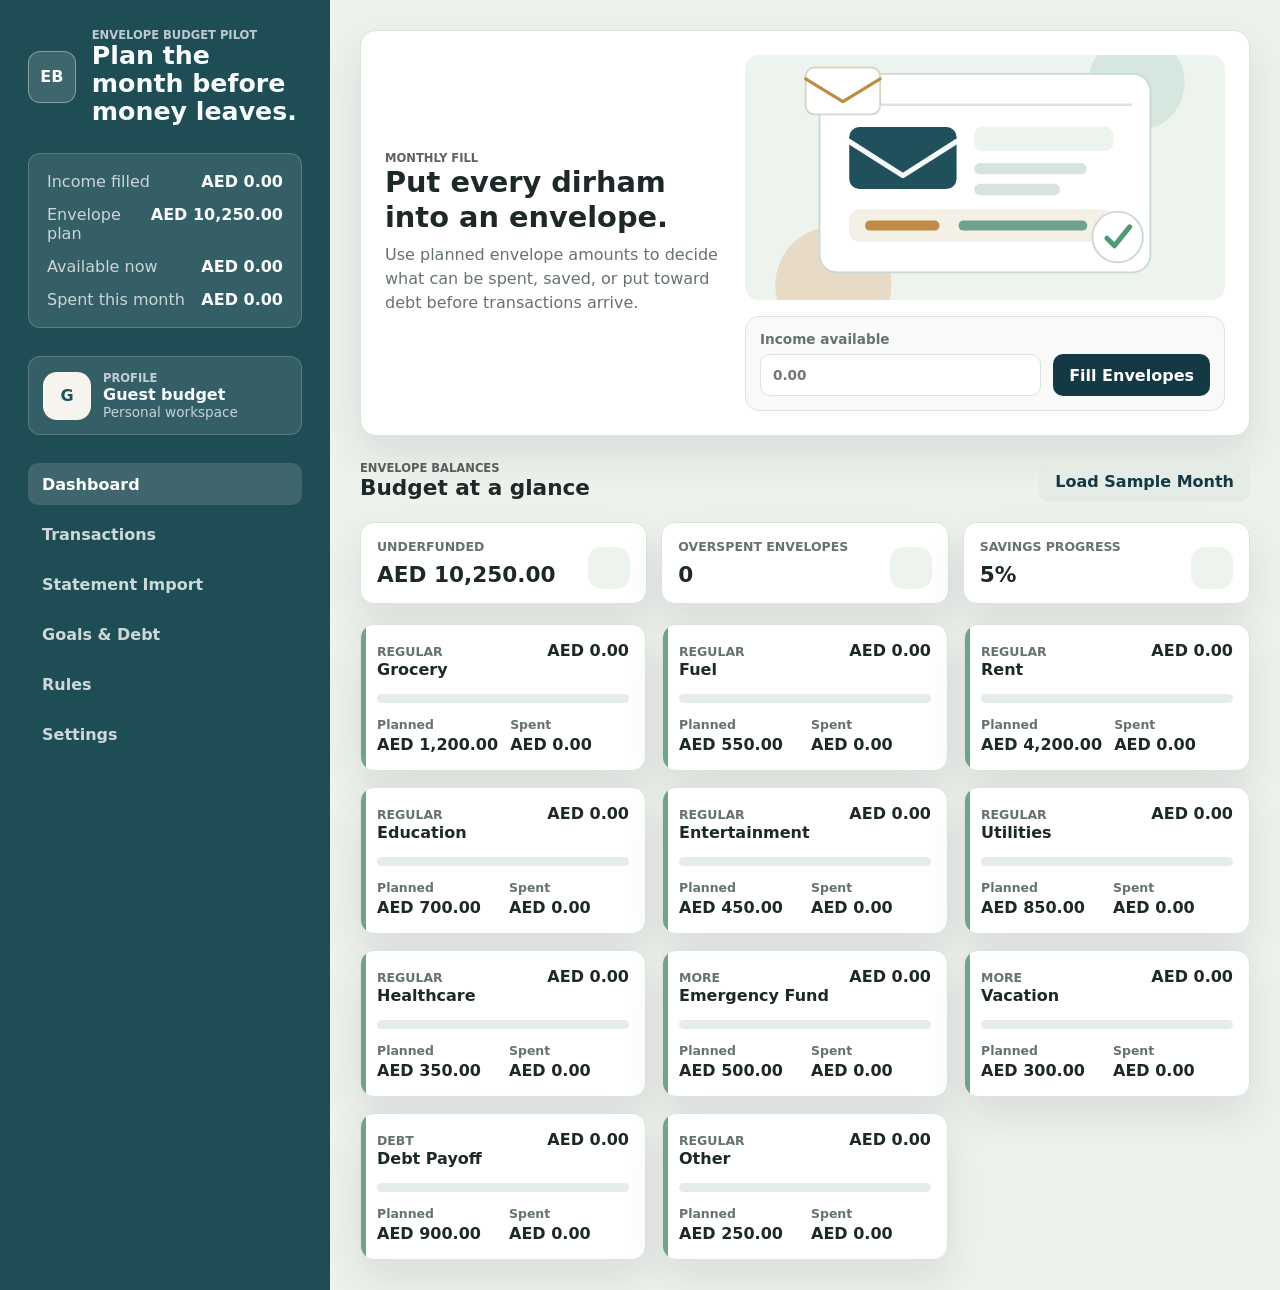
==== android/app/src/main/assets/www/index.html @ f43c05ce "Version preference assets for Pages" ====
<!doctype html>
<html lang="en">
  <head>
    <meta charset="UTF-8" />
    <meta name="viewport" content="width=device-width, initial-scale=1.0" />
    <meta name="theme-color" content="#20505c" />
    <title>Envelope Budget Pilot</title>
    <link rel="manifest" href="manifest.webmanifest" />
    <link rel="stylesheet" href="styles.css?v=preferences-1" />
  </head>
  <body>
    <div class="app-shell">
      <aside class="sidebar" aria-label="Budget navigation">
        <div class="brand-block">
          <div class="brand-mark" aria-hidden="true">EB</div>
          <div>
            <p class="eyebrow">Envelope Budget Pilot</p>
            <h1>Plan the month before money leaves.</h1>
          </div>
        </div>

        <section class="summary-panel" aria-label="Monthly budget overview">
          <div><span>Income filled</span><strong id="incomeFilled">AED 0.00</strong></div>
          <div><span>Envelope plan</span><strong id="plannedBudget">AED 0.00</strong></div>
          <div><span>Available now</span><strong id="availableBudget">AED 0.00</strong></div>
          <div><span>Spent this month</span><strong id="totalSpent">AED 0.00</strong></div>
        </section>

        <section class="profile-card" aria-label="Active profile">
          <div class="profile-avatar" id="profileAvatar" aria-hidden="true">G</div>
          <div>
            <p class="eyebrow">Profile</p>
            <strong id="profileDisplayName">Guest budget</strong>
            <span id="profileDisplayMeta">Personal workspace</span>
          </div>
        </section>

        <nav class="tabs" aria-label="App sections">
          <button class="tab-button active" type="button" data-view="dashboard">Dashboard</button>
          <button class="tab-button" type="button" data-view="transactions">Transactions</button>
          <button class="tab-button" type="button" data-view="import">Statement Import</button>
          <button class="tab-button" type="button" data-view="goals">Goals & Debt</button>
          <button class="tab-button" type="button" data-view="rules">Rules</button>
          <button class="tab-button" type="button" data-view="settings">Settings</button>
        </nav>
      </aside>

      <main class="workspace">
        <section class="hero-panel" aria-label="Budget setup">
          <div class="hero-copy">
            <p class="eyebrow">Monthly fill</p>
            <h2>Put every dirham into an envelope.</h2>
            <p class="support-copy">Use planned envelope amounts to decide what can be spent, saved, or put toward debt before transactions arrive.</p>
          </div>
          <div class="hero-action">
            <img class="hero-graphic" src="assets/budget-hero.svg" alt="Envelope budgeting workspace illustration" />
            <form class="fill-form" id="fillForm" autocomplete="off">
              <label for="monthlyIncome">
                <span>Income available</span>
                <input id="monthlyIncome" type="number" min="0" step="50" placeholder="0.00" />
              </label>
              <button class="primary-button" type="submit">Fill Envelopes</button>
            </form>
          </div>
        </section>

        <section class="view active" id="dashboardView">
          <div class="section-heading">
            <div>
              <p class="eyebrow">Envelope balances</p>
              <h2>Budget at a glance</h2>
            </div>
            <button class="secondary-button" type="button" id="loadSampleData">Load Sample Month</button>
          </div>

          <div class="metric-grid" aria-label="Budget metrics">
            <article class="metric-card"><span>Underfunded</span><strong id="underfundedAmount">AED 0.00</strong></article>
            <article class="metric-card"><span>Overspent envelopes</span><strong id="overspentCount">0</strong></article>
            <article class="metric-card"><span>Savings progress</span><strong id="savingsProgress">0%</strong></article>
          </div>

          <div class="envelope-grid" id="envelopeGrid"></div>
        </section>

        <section class="view" id="transactionsView">
          <div class="section-heading">
            <div>
              <p class="eyebrow">Spending tracker</p>
              <h2>Transactions and references</h2>
            </div>
            <button class="ghost-button" type="button" id="clearDataButton">Clear Local Data</button>
          </div>

          <form class="transaction-form" id="transactionForm" autocomplete="off">
            <label><span>Date</span><input id="transactionDate" type="date" required /></label>
            <label><span>Description</span><input id="transactionDescription" type="text" placeholder="Merchant or spending details" required /></label>
            <label><span>Amount</span><input id="transactionAmount" type="number" min="0" step="0.01" placeholder="0.00" required /></label>
            <label><span>Envelope</span><select id="transactionEnvelope" required></select></label>
            <label><span>Account</span><select id="transactionAccount" required></select></label>
            <label class="wide-field"><span>Reference</span><input id="transactionReference" type="text" placeholder="Receipt number, trip name, reimbursement note" /></label>
            <button class="primary-button" type="submit">Save Spending</button>
          </form>

          <section class="table-panel" aria-label="Spending list">
            <div class="table-tools">
              <label for="envelopeFilter"><span>Filter envelope</span><select id="envelopeFilter"></select></label>
              <strong id="transactionCount">0 transactions</strong>
            </div>
            <div class="table-wrap">
              <table>
                <thead>
                  <tr>
                    <th>Date</th>
                    <th>Description</th>
                    <th>Envelope</th>
                    <th>Account</th>
                    <th>Reference</th>
                    <th class="amount-cell">Amount</th>
                  </tr>
                </thead>
                <tbody id="transactionsBody"></tbody>
              </table>
            </div>
          </section>
        </section>

        <section class="view" id="importView">
          <div class="section-heading">
            <div>
              <p class="eyebrow">Bank statement import</p>
              <h2>Preview before adding to envelopes</h2>
            </div>
          </div>

          <div class="import-layout">
            <section class="upload-panel">
              <img class="panel-graphic" src="assets/statement-import.svg" alt="Statement import illustration" />
              <label class="file-drop" for="statementFile">
                <span class="file-icon" aria-hidden="true">CSV</span>
                <strong>Choose a CSV bank statement</strong>
                <span>Columns supported: date, description, amount, account, reference</span>
                <input id="statementFile" type="file" accept=".csv,text/csv" />
              </label>
              <p class="helper-text">Transactions are matched to envelopes with merchant keywords. Unknown spending is held in Other for review.</p>
            </section>

            <section class="table-panel" aria-label="Import preview">
              <div class="table-tools">
                <strong id="previewCount">No preview loaded</strong>
                <button class="primary-button" type="button" id="importPreviewButton" disabled>Import Preview</button>
              </div>
              <div class="table-wrap import-table">
                <table>
                  <thead>
                    <tr>
                      <th>Date</th>
                      <th>Description</th>
                      <th>Auto Envelope</th>
                      <th>Account</th>
                      <th>Reference</th>
                      <th class="amount-cell">Amount</th>
                    </tr>
                  </thead>
                  <tbody id="previewBody"></tbody>
                </table>
              </div>
            </section>
          </div>
        </section>

        <section class="view" id="goalsView">
          <div class="section-heading illustrated-heading">
            <div>
              <p class="eyebrow">Longer-term planning</p>
              <h2>Save for big expenses and pay down debt</h2>
            </div>
            <img class="heading-graphic" src="assets/goals-growth.svg" alt="Savings and debt goal progress illustration" />
          </div>
          <div class="goal-grid" id="goalGrid"></div>
        </section>

        <section class="view" id="rulesView">
          <div class="section-heading">
            <div>
              <p class="eyebrow">Auto-assignment rules</p>
              <h2>Merchant keywords by envelope</h2>
            </div>
          </div>
          <div class="rules-grid" id="rulesGrid"></div>
        </section>

        <section class="view" id="settingsView">
          <div class="section-heading">
            <div>
              <p class="eyebrow">Preferences</p>
              <h2>Profile, theme, and currency</h2>
            </div>
          </div>

          <div class="settings-grid">
            <form class="settings-panel" id="profileForm" autocomplete="off">
              <div>
                <p class="eyebrow">Create profile</p>
                <h3>Your budget workspace</h3>
              </div>
              <label for="profileName"><span>Name</span><input id="profileName" type="text" placeholder="Your name" /></label>
              <label for="profileEmail"><span>Email</span><input id="profileEmail" type="email" placeholder="you@example.com" /></label>
              <label for="profileHousehold"><span>Household or team</span><input id="profileHousehold" type="text" placeholder="Family, personal, or business" /></label>
              <button class="primary-button" type="submit">Save Profile</button>
            </form>

            <section class="settings-panel" aria-label="Display preferences">
              <div>
                <p class="eyebrow">Display</p>
                <h3>Make the app feel right</h3>
              </div>
              <label for="currencySelect"><span>Currency</span><select id="currencySelect"></select></label>
              <label class="toggle-row" for="darkModeToggle">
                <span>
                  <strong>Dark mode</strong>
                  <small>Use a lower-light interface for planning at night.</small>
                </span>
                <input id="darkModeToggle" type="checkbox" />
              </label>
            </section>
          </div>
        </section>
      </main>
    </div>

    <script src="app.js?v=preferences-1" type="module"></script>
  </body>
</html>
---- android/app/src/main/assets/www/styles.css ----
:root {
  color-scheme: light;
  --ink: #1c2928;
  --muted: #65736d;
  --line: #dce3dd;
  --surface: #ffffff;
  --panel: #f6f4ed;
  --accent: #20505c;
  --accent-strong: #143944;
  --sage: #6fa38b;
  --mint: #4f9a73;
  --gold: #c08b45;
  --rose: #bd5c5c;
  --sky: #8fb8c8;
  --shadow: 0 18px 42px rgba(31, 43, 48, 0.1);
  font-family: Inter, ui-sans-serif, system-ui, -apple-system, BlinkMacSystemFont, "Segoe UI", sans-serif;
}

* {
  box-sizing: border-box;
}

body {
  min-height: 100vh;
  margin: 0;
  background: #eef2ed;
  color: var(--ink);
}

body[data-theme="dark"] {
  color-scheme: dark;
  --ink: #edf6f3;
  --muted: #a9bbb4;
  --line: #2e4444;
  --surface: #172425;
  --panel: #1d2d2e;
  --accent: #9ccdb8;
  --accent-strong: #d6efe3;
  --sage: #86b99f;
  --mint: #7bc19c;
  --gold: #d2a661;
  --rose: #d27b7b;
  --shadow: 0 18px 42px rgba(0, 0, 0, 0.28);
  background: #101819;
}

button,
input,
select {
  font: inherit;
}

button {
  cursor: pointer;
}

h1,
h2,
h3,
p,
dl,
dd {
  margin: 0;
}

.app-shell {
  display: grid;
  min-height: 100vh;
  grid-template-columns: 330px 1fr;
}

.sidebar {
  position: sticky;
  top: 0;
  display: flex;
  flex-direction: column;
  gap: 28px;
  min-height: 100vh;
  padding: 28px;
  background: #1f4d55;
  color: #f7fbfb;
}

body[data-theme="dark"] .sidebar {
  background: #10272d;
}

.brand-block {
  display: flex;
  align-items: center;
  gap: 16px;
}

.brand-mark {
  display: grid;
  width: 52px;
  height: 52px;
  place-items: center;
  border: 1px solid rgba(255, 255, 255, 0.38);
  border-radius: 12px;
  background: rgba(255, 255, 255, 0.14);
  font-weight: 800;
}

h1 {
  max-width: 230px;
  font-size: 1.58rem;
  line-height: 1.1;
}

h2 {
  font-size: 1.35rem;
  line-height: 1.2;
}

h3 {
  font-size: 1rem;
  line-height: 1.25;
}

.eyebrow {
  color: currentColor;
  font-size: 0.72rem;
  font-weight: 800;
  letter-spacing: 0;
  opacity: 0.72;
  text-transform: uppercase;
}

.summary-panel {
  display: grid;
  gap: 14px;
  padding: 18px;
  border: 1px solid rgba(255, 255, 255, 0.18);
  border-radius: 12px;
  background: rgba(255, 255, 255, 0.1);
}

.summary-panel div {
  display: flex;
  justify-content: space-between;
  gap: 16px;
}

.summary-panel span {
  color: rgba(255, 255, 255, 0.74);
}

.summary-panel strong {
  white-space: nowrap;
}

.profile-card {
  display: grid;
  grid-template-columns: 48px minmax(0, 1fr);
  gap: 12px;
  align-items: center;
  padding: 14px;
  border: 1px solid rgba(255, 255, 255, 0.18);
  border-radius: 12px;
  background: rgba(255, 255, 255, 0.1);
}

.profile-avatar {
  display: grid;
  width: 48px;
  height: 48px;
  place-items: center;
  border-radius: 14px;
  background: #f6f4ed;
  color: #20505c;
  font-weight: 900;
}

.profile-card strong,
.profile-card span {
  display: block;
  overflow: hidden;
  text-overflow: ellipsis;
  white-space: nowrap;
}

.profile-card span {
  color: rgba(255, 255, 255, 0.72);
  font-size: 0.85rem;
}

.tabs {
  display: grid;
  gap: 8px;
}

.tab-button,
.primary-button,
.secondary-button,
.ghost-button {
  min-height: 42px;
  border: 0;
  border-radius: 10px;
  font-weight: 800;
}

.tab-button {
  padding: 0 14px;
  background: transparent;
  color: rgba(255, 255, 255, 0.78);
  text-align: left;
}

.tab-button.active,
.tab-button:hover {
  background: rgba(255, 255, 255, 0.14);
  color: #fff;
}

.workspace {
  display: grid;
  align-content: start;
  gap: 24px;
  padding: 30px;
}

.hero-panel,
.section-heading,
.table-tools {
  display: flex;
  align-items: center;
  justify-content: space-between;
  gap: 16px;
}

.hero-panel {
  display: grid;
  grid-template-columns: minmax(280px, 1fr) minmax(320px, 480px);
  padding: 24px;
  border: 1px solid var(--line);
  border-radius: 16px;
  background: var(--surface);
  box-shadow: var(--shadow);
}

.hero-copy {
  align-self: center;
}

.hero-copy h2 {
  max-width: 560px;
  font-size: 1.8rem;
}

.hero-action {
  display: grid;
  gap: 16px;
}

.hero-graphic {
  width: 100%;
  max-height: 245px;
  border-radius: 14px;
  object-fit: cover;
}

.support-copy {
  max-width: 680px;
  margin-top: 8px;
  color: var(--muted);
  line-height: 1.5;
}

.fill-form {
  display: grid;
  min-width: 320px;
  grid-template-columns: minmax(160px, 1fr) auto;
  align-items: end;
  gap: 12px;
  padding: 14px;
  border: 1px solid var(--line);
  border-radius: 14px;
  background: #f9faf7;
}

label,
.table-tools label {
  display: grid;
  gap: 7px;
  color: var(--muted);
  font-size: 0.85rem;
  font-weight: 700;
}

input,
select {
  width: 100%;
  min-height: 42px;
  border: 1px solid var(--line);
  border-radius: 10px;
  background: var(--surface);
  color: var(--ink);
  padding: 0 12px;
}

body[data-theme="dark"] input,
body[data-theme="dark"] select {
  background: #101819;
}

input:focus,
select:focus {
  border-color: var(--sage);
  outline: 3px solid rgba(111, 163, 139, 0.2);
}

.primary-button {
  background: var(--accent-strong);
  color: #fff;
  padding: 0 16px;
}

.primary-button:hover {
  background: #0f303a;
}

.primary-button:disabled {
  cursor: not-allowed;
  opacity: 0.5;
}

.secondary-button {
  background: #e4ece5;
  color: var(--accent-strong);
  padding: 0 16px;
}

body[data-theme="dark"] .secondary-button {
  background: #253c3c;
  color: #d6efe3;
}

.secondary-button:hover {
  background: #d6e3da;
}

.ghost-button {
  background: transparent;
  color: var(--rose);
  padding: 0 8px;
}

.view {
  display: none;
}

.view.active {
  display: grid;
  gap: 20px;
}

.metric-grid {
  display: grid;
  grid-template-columns: repeat(3, minmax(0, 1fr));
  gap: 14px;
}

.metric-card,
.envelope-card,
.table-panel,
.upload-panel,
.goal-card,
.rule-card {
  border: 1px solid var(--line);
  border-radius: 14px;
  background: var(--surface);
  box-shadow: var(--shadow);
}

.metric-card,
.envelope-card,
.goal-card,
.rule-card {
  padding: 16px;
}

.metric-card {
  display: grid;
  gap: 8px;
  position: relative;
  overflow: hidden;
}

.metric-card::after {
  content: "";
  position: absolute;
  right: 16px;
  bottom: 14px;
  width: 42px;
  height: 42px;
  border-radius: 14px;
  background: #edf4ee;
}

body[data-theme="dark"] .metric-card::after {
  background: #213435;
}

.metric-card span,
.envelope-card header span,
.goal-card header span {
  color: var(--muted);
  font-size: 0.78rem;
  font-weight: 800;
  text-transform: uppercase;
}

.metric-card strong {
  font-size: 1.35rem;
}

.envelope-grid,
.goal-grid,
.rules-grid {
  display: grid;
  grid-template-columns: repeat(auto-fit, minmax(250px, 1fr));
  gap: 16px;
}

.envelope-card {
  position: relative;
  overflow: hidden;
}

.envelope-card::before {
  content: "";
  position: absolute;
  inset: 0 auto 0 0;
  width: 5px;
  background: var(--sage);
}

.envelope-card header,
.goal-card header {
  display: flex;
  justify-content: space-between;
  gap: 14px;
}

.envelope-card strong,
.goal-card strong {
  white-space: nowrap;
}

.envelope-card.overspent {
  border-color: rgba(189, 92, 92, 0.5);
}

.envelope-card.overspent::before {
  background: var(--rose);
}

.envelope-card.watch {
  border-color: rgba(190, 133, 49, 0.5);
}

.envelope-card.watch::before {
  background: var(--gold);
}

.meter {
  height: 9px;
  overflow: hidden;
  border-radius: 999px;
  background: #e6ece8;
  margin: 14px 0;
}

.meter span {
  display: block;
  height: 100%;
  border-radius: inherit;
  background: var(--mint);
}

.watch .meter span {
  background: var(--gold);
}

.overspent .meter span {
  background: var(--rose);
}

.envelope-card dl {
  display: grid;
  grid-template-columns: repeat(2, 1fr);
  gap: 12px;
}

.envelope-card dt {
  color: var(--muted);
  font-size: 0.78rem;
  font-weight: 800;
}

.envelope-card dd {
  margin-top: 3px;
  font-weight: 800;
}

.transaction-form {
  display: grid;
  grid-template-columns: 145px minmax(220px, 1fr) 130px 170px 150px;
  gap: 14px;
  padding: 18px;
  border: 1px solid var(--line);
  border-radius: 14px;
  background: var(--surface);
  box-shadow: var(--shadow);
}

.wide-field {
  grid-column: span 4;
}

.table-panel {
  overflow: hidden;
}

.table-tools {
  padding: 16px;
  border-bottom: 1px solid var(--line);
}

.table-wrap {
  overflow-x: auto;
}

table {
  width: 100%;
  min-width: 860px;
  border-collapse: collapse;
}

th,
td {
  padding: 14px 16px;
  border-bottom: 1px solid var(--line);
  text-align: left;
  vertical-align: top;
}

th {
  background: #f8faf7;
  color: var(--muted);
  font-size: 0.78rem;
  text-transform: uppercase;
}

body[data-theme="dark"] th {
  background: #132021;
}

.amount-cell {
  text-align: right;
  white-space: nowrap;
}

.category-pill {
  display: inline-flex;
  align-items: center;
  min-height: 28px;
  padding: 0 10px;
  border-radius: 999px;
  background: #eef6f1;
  color: var(--accent-strong);
  font-size: 0.8rem;
  font-weight: 800;
}

body[data-theme="dark"] .category-pill,
body[data-theme="dark"] .keyword-list span {
  background: #213435;
  color: #d6efe3;
}

.import-layout {
  display: grid;
  grid-template-columns: 340px minmax(0, 1fr);
  gap: 20px;
}

.upload-panel {
  padding: 18px;
}

.panel-graphic {
  display: block;
  width: 100%;
  margin-bottom: 14px;
  border-radius: 14px;
}

.file-drop {
  display: grid;
  min-height: 218px;
  place-items: center;
  gap: 10px;
  border: 2px dashed #9fb3ba;
  border-radius: 14px;
  background: var(--panel);
  color: var(--muted);
  padding: 20px;
  text-align: center;
}

body[data-theme="dark"] .file-drop {
  border-color: #526b70;
}

.file-drop strong {
  color: var(--ink);
  font-size: 1.05rem;
}

.file-drop input {
  width: min(100%, 300px);
  padding: 9px;
}

.file-icon {
  display: grid;
  width: 58px;
  height: 58px;
  place-items: center;
  border-radius: 14px;
  background: var(--accent);
  color: #fff;
  font-weight: 900;
}

.illustrated-heading {
  align-items: center;
  padding: 18px;
  border: 1px solid var(--line);
  border-radius: 14px;
  background: var(--surface);
  box-shadow: var(--shadow);
}

.heading-graphic {
  width: min(280px, 42vw);
  border-radius: 14px;
}

.helper-text,
.goal-card p {
  color: var(--muted);
  line-height: 1.5;
}

.helper-text {
  margin-top: 12px;
}

.keyword-list {
  display: flex;
  flex-wrap: wrap;
  gap: 8px;
  margin-top: 12px;
}

.keyword-list span {
  padding: 6px 9px;
  border-radius: 999px;
  background: #eef2f3;
  color: var(--muted);
  font-size: 0.78rem;
  font-weight: 700;
}

.empty-state {
  padding: 34px 16px;
  color: var(--muted);
  text-align: center;
}

.settings-grid {
  display: grid;
  grid-template-columns: repeat(2, minmax(0, 1fr));
  gap: 18px;
}

.settings-panel {
  display: grid;
  align-content: start;
  gap: 16px;
  padding: 18px;
  border: 1px solid var(--line);
  border-radius: 14px;
  background: var(--surface);
  box-shadow: var(--shadow);
}

.toggle-row {
  display: flex;
  align-items: center;
  justify-content: space-between;
  gap: 16px;
  min-height: 70px;
  padding: 14px;
  border: 1px solid var(--line);
  border-radius: 14px;
  background: var(--panel);
}

.toggle-row strong,
.toggle-row small {
  display: block;
}

.toggle-row strong {
  color: var(--ink);
}

.toggle-row small {
  margin-top: 3px;
  color: var(--muted);
  font-weight: 600;
  line-height: 1.35;
}

.toggle-row input {
  width: 48px;
  min-width: 48px;
  height: 28px;
  accent-color: var(--sage);
}

@media (max-width: 1100px) {
  .app-shell,
  .hero-panel,
  .import-layout {
    grid-template-columns: 1fr;
  }

  .sidebar {
    position: static;
    min-height: auto;
  }

  .tabs {
    grid-template-columns: repeat(3, minmax(0, 1fr));
  }

  .tab-button {
    padding: 0 8px;
    text-align: center;
  }

  .transaction-form {
    grid-template-columns: repeat(2, minmax(0, 1fr));
  }

  .wide-field {
    grid-column: span 2;
  }
}

@media (max-width: 720px) {
  .sidebar,
  .workspace {
    padding: 18px;
  }

  .section-heading,
  .table-tools {
    align-items: stretch;
    flex-direction: column;
  }

  .hero-panel,
  .illustrated-heading {
    padding: 16px;
  }

  .hero-copy h2 {
    font-size: 1.45rem;
  }

  .hero-graphic,
  .heading-graphic {
    width: 100%;
    max-height: none;
  }

  .fill-form,
  .metric-grid,
  .settings-grid,
  .transaction-form,
  .tabs {
    grid-template-columns: 1fr;
  }

  .wide-field {
    grid-column: auto;
  }
}
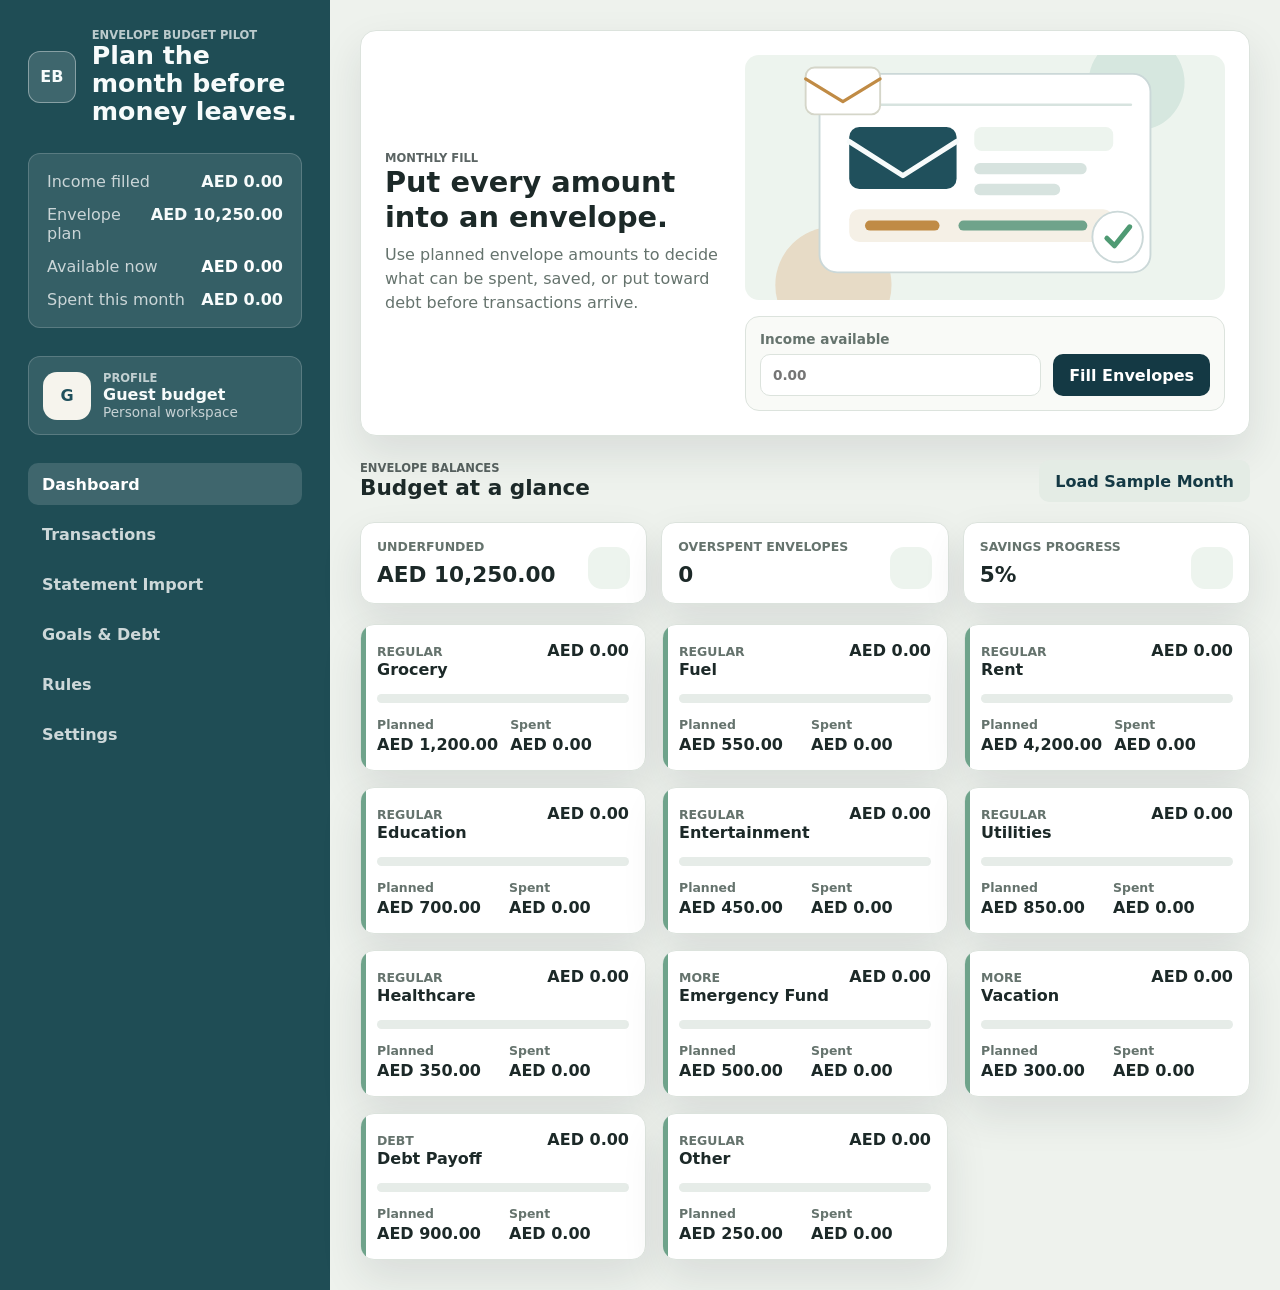
==== commit 48c1d808: "Add QAR and custom currencies" ====
--- a/android/app/src/main/assets/www/index.html
+++ b/android/app/src/main/assets/www/index.html
@@ -6,7 +6,7 @@
     <meta name="theme-color" content="#20505c" />
     <title>Envelope Budget Pilot</title>
     <link rel="manifest" href="manifest.webmanifest" />
-    <link rel="stylesheet" href="styles.css?v=preferences-1" />
+    <link rel="stylesheet" href="styles.css?v=preferences-2" />
   </head>
   <body>
     <div class="app-shell">
@@ -49,7 +49,7 @@
         <section class="hero-panel" aria-label="Budget setup">
           <div class="hero-copy">
             <p class="eyebrow">Monthly fill</p>
-            <h2>Put every dirham into an envelope.</h2>
+            <h2>Put every amount into an envelope.</h2>
             <p class="support-copy">Use planned envelope amounts to decide what can be spent, saved, or put toward debt before transactions arrive.</p>
           </div>
           <div class="hero-action">
@@ -215,6 +215,16 @@
                 <h3>Make the app feel right</h3>
               </div>
               <label for="currencySelect"><span>Currency</span><select id="currencySelect"></select></label>
+              <form class="custom-currency-form" id="customCurrencyForm" autocomplete="off">
+                <div>
+                  <strong>Add custom currency</strong>
+                  <small>Use your own code and display symbol.</small>
+                </div>
+                <label for="customCurrencyCode"><span>Code</span><input id="customCurrencyCode" type="text" maxlength="6" placeholder="QAR" /></label>
+                <label for="customCurrencySymbol"><span>Symbol</span><input id="customCurrencySymbol" type="text" maxlength="6" placeholder="QR" /></label>
+                <label for="customCurrencyName"><span>Name</span><input id="customCurrencyName" type="text" placeholder="Qatar riyal" /></label>
+                <button class="secondary-button" type="submit">Add Currency</button>
+              </form>
               <label class="toggle-row" for="darkModeToggle">
                 <span>
                   <strong>Dark mode</strong>
@@ -228,6 +238,6 @@
       </main>
     </div>
 
-    <script src="app.js?v=preferences-1" type="module"></script>
+    <script src="app.js?v=preferences-2" type="module"></script>
   </body>
 </html>
--- a/android/app/src/main/assets/www/styles.css
+++ b/android/app/src/main/assets/www/styles.css
@@ -698,6 +698,31 @@
   box-shadow: var(--shadow);
 }
 
+.custom-currency-form {
+  display: grid;
+  gap: 12px;
+  padding: 14px;
+  border: 1px solid var(--line);
+  border-radius: 14px;
+  background: var(--panel);
+}
+
+.custom-currency-form strong,
+.custom-currency-form small {
+  display: block;
+}
+
+.custom-currency-form strong {
+  color: var(--ink);
+}
+
+.custom-currency-form small {
+  margin-top: 3px;
+  color: var(--muted);
+  font-weight: 600;
+  line-height: 1.35;
+}
+
 .toggle-row {
   display: flex;
   align-items: center;
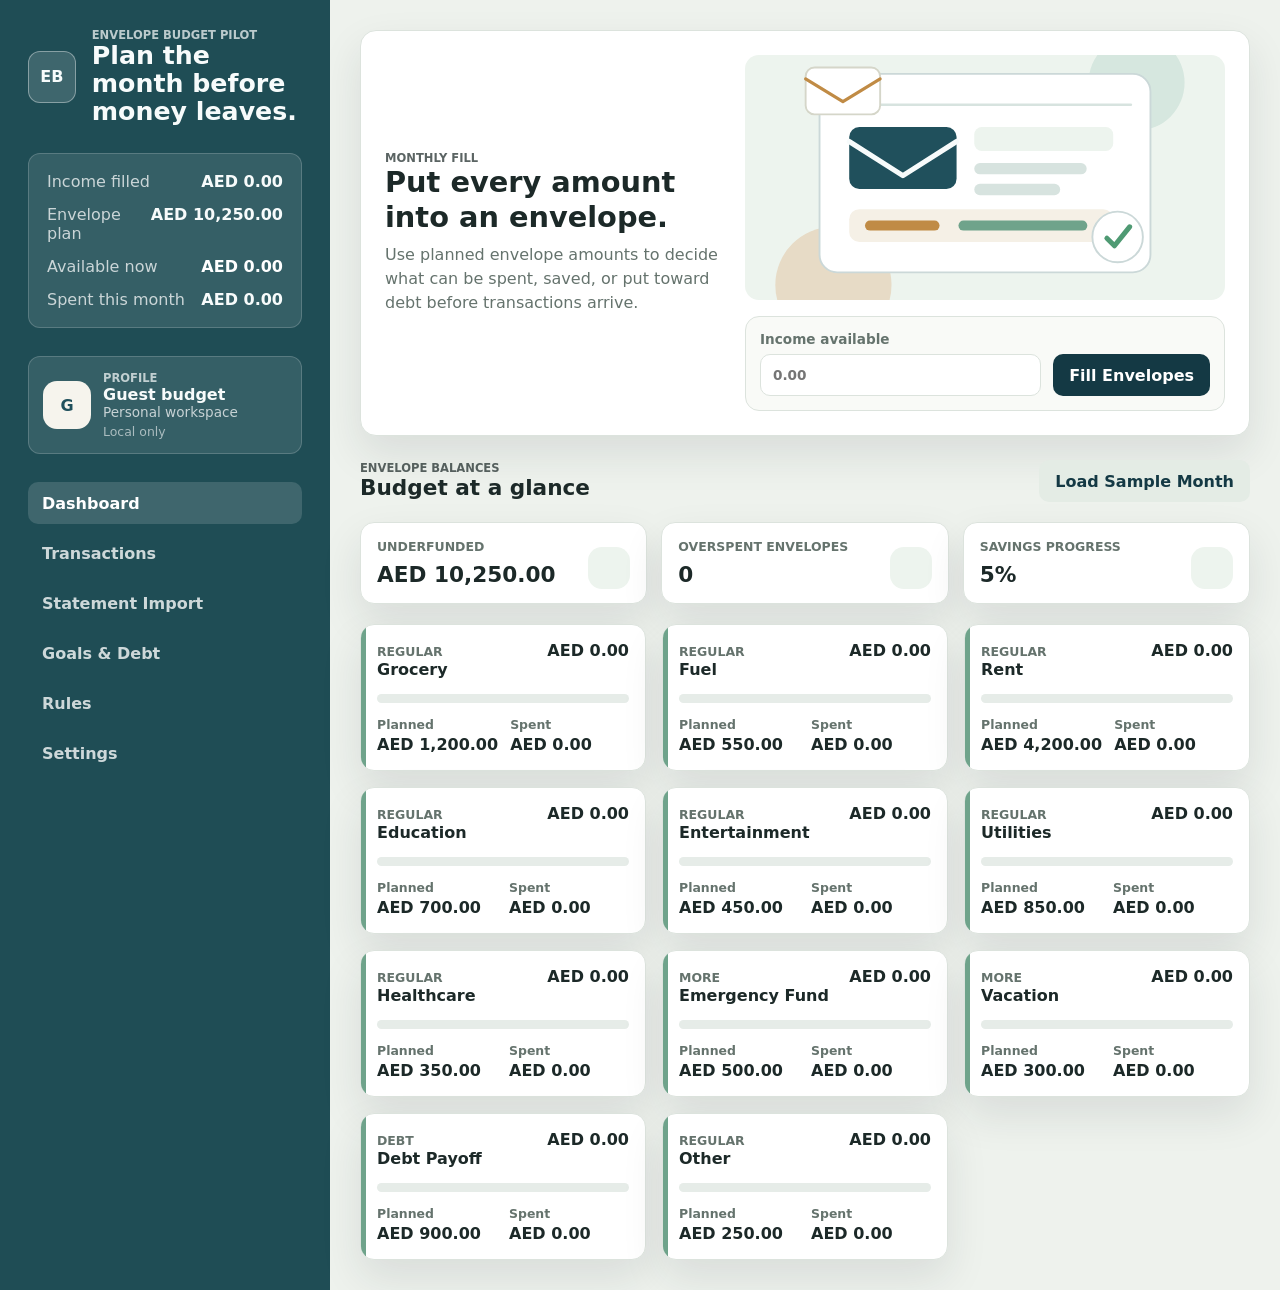
==== commit 3b97c2c6: "Add account backend and database sync" ====
--- a/android/app/src/main/assets/www/index.html
+++ b/android/app/src/main/assets/www/index.html
@@ -6,7 +6,7 @@
     <meta name="theme-color" content="#20505c" />
     <title>Envelope Budget Pilot</title>
     <link rel="manifest" href="manifest.webmanifest" />
-    <link rel="stylesheet" href="styles.css?v=preferences-2" />
+    <link rel="stylesheet" href="styles.css?v=accounts-1" />
   </head>
   <body>
     <div class="app-shell">
@@ -32,6 +32,7 @@
             <p class="eyebrow">Profile</p>
             <strong id="profileDisplayName">Guest budget</strong>
             <span id="profileDisplayMeta">Personal workspace</span>
+            <span id="accountStatus">Local only</span>
           </div>
         </section>
 
@@ -193,11 +194,34 @@
           <div class="section-heading">
             <div>
               <p class="eyebrow">Preferences</p>
-              <h2>Profile, theme, and currency</h2>
+              <h2>Account, profile, theme, and currency</h2>
             </div>
           </div>
 
           <div class="settings-grid">
+            <section class="settings-panel account-panel" aria-label="Account access">
+              <div>
+                <p class="eyebrow">Account</p>
+                <h3>Create account or sign in</h3>
+                <p class="helper-text" id="syncStatus">Local mode. Start the backend to save data to the database.</p>
+              </div>
+              <form class="account-form" id="registerForm" autocomplete="off">
+                <strong>Create account</strong>
+                <label for="accountName"><span>Name</span><input id="accountName" type="text" placeholder="Your name" required /></label>
+                <label for="accountEmail"><span>Email</span><input id="accountEmail" type="email" placeholder="you@example.com" required /></label>
+                <label for="accountHousehold"><span>Household or team</span><input id="accountHousehold" type="text" placeholder="Family, personal, or business" /></label>
+                <label for="accountPassword"><span>Password</span><input id="accountPassword" type="password" minlength="8" placeholder="At least 8 characters" required /></label>
+                <button class="primary-button" type="submit">Create Account</button>
+              </form>
+              <form class="account-form" id="loginForm" autocomplete="off">
+                <strong>Sign in</strong>
+                <label for="loginEmail"><span>Email</span><input id="loginEmail" type="email" placeholder="you@example.com" required /></label>
+                <label for="loginPassword"><span>Password</span><input id="loginPassword" type="password" required /></label>
+                <button class="secondary-button" type="submit">Sign In</button>
+              </form>
+              <button class="ghost-button logout-button" type="button" id="logoutButton" hidden>Sign Out</button>
+            </section>
+
             <form class="settings-panel" id="profileForm" autocomplete="off">
               <div>
                 <p class="eyebrow">Create profile</p>
@@ -238,6 +262,6 @@
       </main>
     </div>
 
-    <script src="app.js?v=preferences-2" type="module"></script>
+    <script src="app.js?v=accounts-1" type="module"></script>
   </body>
 </html>
--- a/android/app/src/main/assets/www/styles.css
+++ b/android/app/src/main/assets/www/styles.css
@@ -185,6 +185,12 @@
   font-size: 0.85rem;
 }
 
+#accountStatus {
+  margin-top: 4px;
+  color: rgba(255, 255, 255, 0.58);
+  font-size: 0.78rem;
+}
+
 .tabs {
   display: grid;
   gap: 8px;
@@ -683,7 +689,7 @@
 
 .settings-grid {
   display: grid;
-  grid-template-columns: repeat(2, minmax(0, 1fr));
+  grid-template-columns: repeat(3, minmax(0, 1fr));
   gap: 18px;
 }
 
@@ -696,6 +702,32 @@
   border-radius: 14px;
   background: var(--surface);
   box-shadow: var(--shadow);
+}
+
+.account-panel {
+  grid-row: span 2;
+}
+
+.account-form {
+  display: grid;
+  gap: 12px;
+  padding: 14px;
+  border: 1px solid var(--line);
+  border-radius: 14px;
+  background: var(--panel);
+}
+
+.account-form strong {
+  color: var(--ink);
+}
+
+.account-form[hidden],
+.logout-button[hidden] {
+  display: none;
+}
+
+.logout-button {
+  width: max-content;
 }
 
 .custom-currency-form {
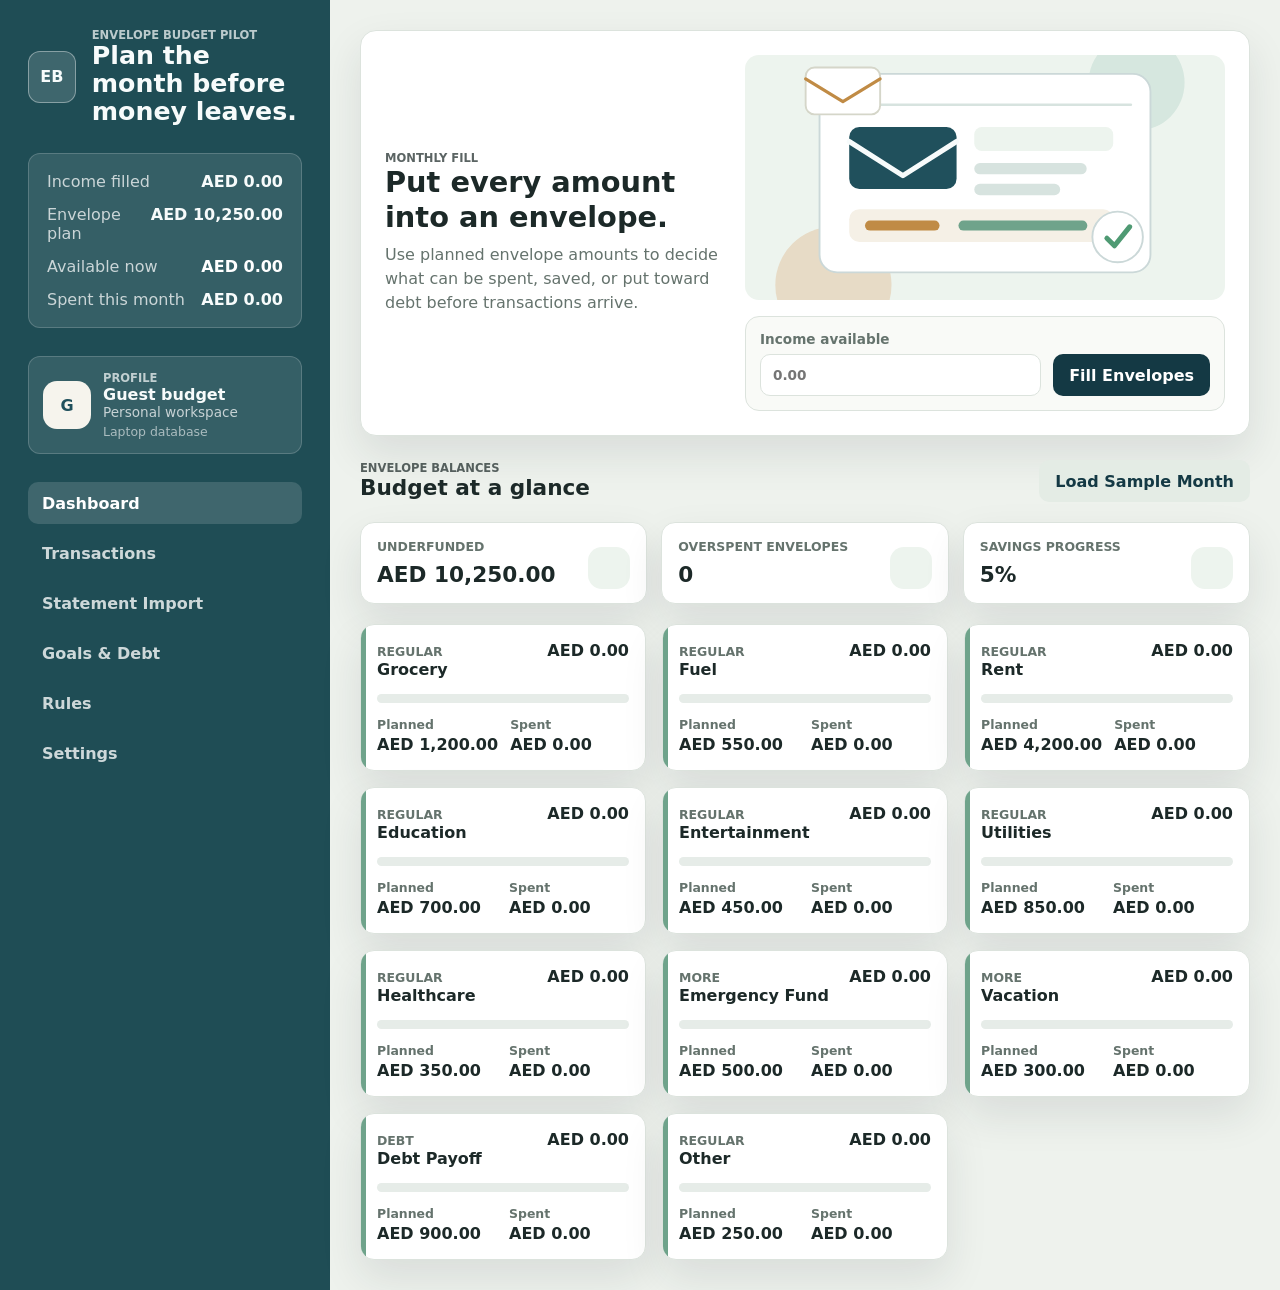
==== commit 6e12e7bd: "Add Supabase online sync option" ====
--- a/android/app/src/main/assets/www/index.html
+++ b/android/app/src/main/assets/www/index.html
@@ -6,7 +6,7 @@
     <meta name="theme-color" content="#20505c" />
     <title>Envelope Budget Pilot</title>
     <link rel="manifest" href="manifest.webmanifest" />
-    <link rel="stylesheet" href="styles.css?v=accounts-1" />
+    <link rel="stylesheet" href="styles.css?v=supabase-1" />
   </head>
   <body>
     <div class="app-shell">
@@ -202,9 +202,16 @@
             <section class="settings-panel account-panel" aria-label="Account access">
               <div>
                 <p class="eyebrow">Account</p>
-                <h3>Create account or sign in</h3>
-                <p class="helper-text" id="syncStatus">Local mode. Start the backend to save data to the database.</p>
-              </div>
+                <h3>Account and device storage</h3>
+                <p class="helper-text" id="syncStatus">Device-only mode. Budget data is saved on this device.</p>
+              </div>
+              <form class="account-form" id="supabaseConfigForm" autocomplete="off">
+                <strong>Online database</strong>
+                <label for="supabaseUrl"><span>Supabase URL</span><input id="supabaseUrl" type="url" placeholder="https://project.supabase.co" /></label>
+                <label for="supabaseAnonKey"><span>Anon public key</span><input id="supabaseAnonKey" type="password" placeholder="eyJ..." /></label>
+                <button class="secondary-button" type="submit">Save Supabase</button>
+                <button class="ghost-button" type="button" id="clearSupabaseConfig">Clear Supabase</button>
+              </form>
               <form class="account-form" id="registerForm" autocomplete="off">
                 <strong>Create account</strong>
                 <label for="accountName"><span>Name</span><input id="accountName" type="text" placeholder="Your name" required /></label>
@@ -262,6 +269,6 @@
       </main>
     </div>
 
-    <script src="app.js?v=accounts-1" type="module"></script>
+    <script src="app.js?v=supabase-1" type="module"></script>
   </body>
 </html>
